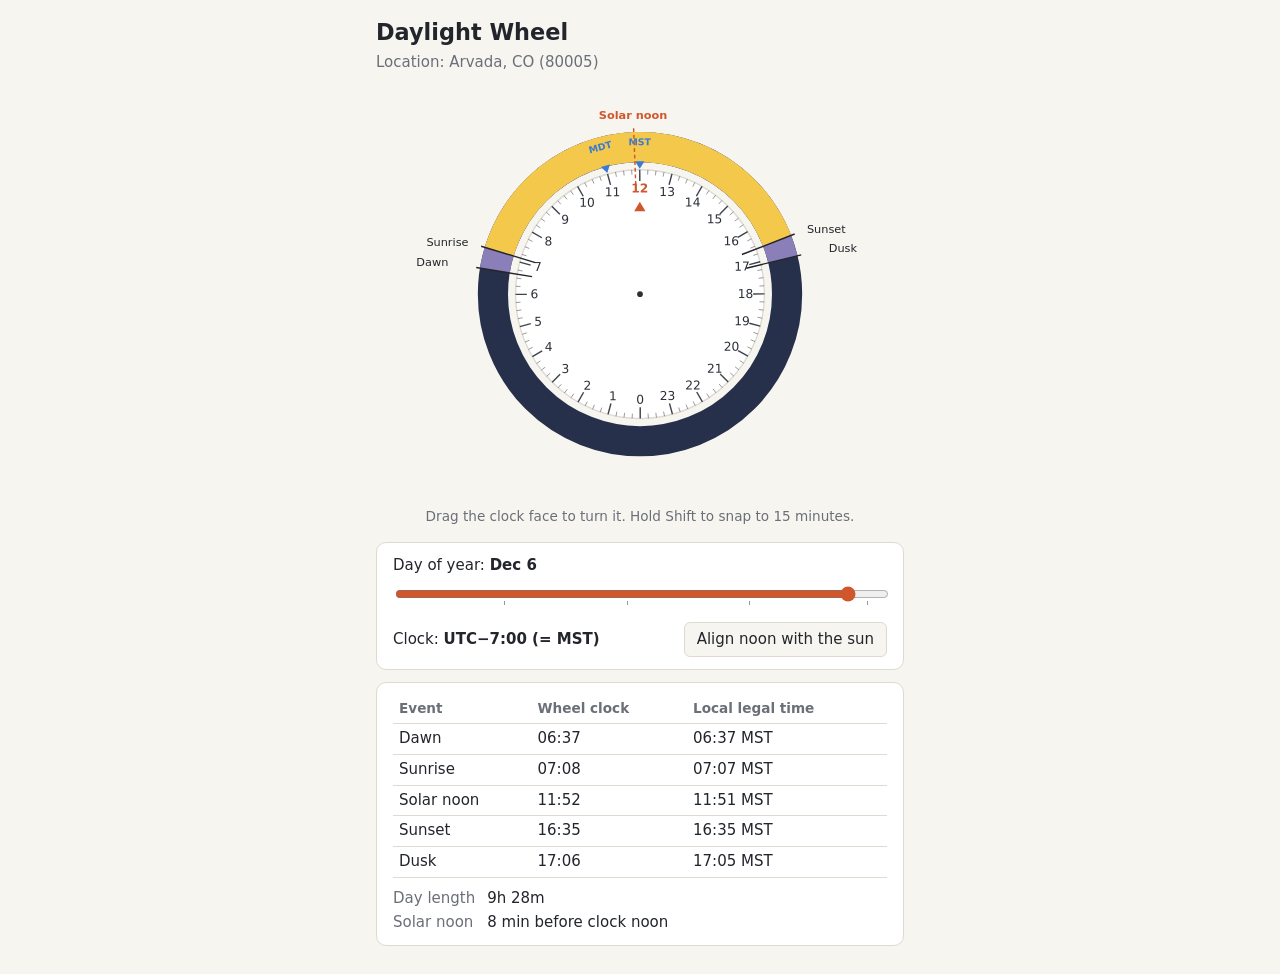
==== index.html @ d38ddc37 "Add daylight wheel: sun/clock wheel, day slider, solar calc Static single-page tool for ZIP 80005. T" ====
<!doctype html>
<html lang="en">
<head>
  <meta charset="utf-8">
  <meta name="viewport" content="width=device-width, initial-scale=1">
  <title>Daylight Wheel</title>
  <link rel="stylesheet" href="style.css">
  <script type="module" src="js/app.js"></script>
</head>
<body>
  <main>
    <header>
      <h1>Daylight Wheel</h1>
      <p class="location">Location: <span id="location"></span></p>
    </header>

    <section class="wheel-wrap">
      <svg id="wheel" aria-label="Sun and clock wheel"></svg>
      <p class="hint">Drag the clock face to turn it. Hold Shift to snap to 15 minutes.</p>
    </section>

    <section class="controls">
      <label for="day">Day of year: <strong id="day-label"></strong></label>
      <input id="day" type="range" min="1" max="365" step="1" list="day-marks">
      <datalist id="day-marks"></datalist>

      <div class="offset-row">
        <span>Clock: <strong id="offset"></strong></span>
        <button id="reset" type="button">Align noon with the sun</button>
      </div>
    </section>

    <section class="readout">
      <table>
        <thead>
          <tr><th>Event</th><th>Wheel clock</th><th>Local legal time</th></tr>
        </thead>
        <tbody id="readout-body"></tbody>
      </table>
      <dl>
        <dt>Day length</dt><dd id="day-length"></dd>
        <dt>Solar noon</dt><dd id="noon-drift"></dd>
      </dl>
    </section>
  </main>
</body>
</html>
---- style.css ----
:root {
  --bg: #f7f5f0;
  --fg: #22252b;
  --muted: #6b6f78;
  --panel: #ffffff;
  --border: #dedad2;
  --night: #27304a;
  --twilight: #8a7fb8;
  --day: #f4c84a;
  --clock-face: #ffffff;
  --clock-ink: #2b2f38;
  --accent: #d0562c;
  --ref: #3a7bd5;
  --marker: #22252b;
  color-scheme: light dark;
}

@media (prefers-color-scheme: dark) {
  :root:not([data-theme="light"]) {
    --bg: #15171c;
    --fg: #e6e6e6;
    --muted: #9aa0aa;
    --panel: #1e2128;
    --border: #2f333c;
    --night: #0b0e1a;
    --twilight: #5b4f8f;
    --day: #e0b43a;
    --clock-face: #262a33;
    --clock-ink: #e6e6e6;
    --accent: #f07a4f;
    --ref: #6fa3f0;
    --marker: #f0f0f0;
  }
}

:root[data-theme="dark"] {
  --bg: #15171c;
  --fg: #e6e6e6;
  --muted: #9aa0aa;
  --panel: #1e2128;
  --border: #2f333c;
  --night: #0b0e1a;
  --twilight: #5b4f8f;
  --day: #e0b43a;
  --clock-face: #262a33;
  --clock-ink: #e6e6e6;
  --accent: #f07a4f;
  --ref: #6fa3f0;
  --marker: #f0f0f0;
}

* { box-sizing: border-box; }

body {
  margin: 0;
  background: var(--bg);
  color: var(--fg);
  font: 15px/1.45 system-ui, -apple-system, "Segoe UI", sans-serif;
}

main {
  max-width: 560px;
  margin: 0 auto;
  padding: 16px;
}

h1 { font-size: 1.4rem; margin: 0 0 4px; }
.location, .hint { color: var(--muted); margin: 0; }
.hint { text-align: center; font-size: 0.85rem; }

.wheel-wrap { margin: 8px 0 16px; }

#wheel {
  display: block;
  width: 100%;
  height: auto;
  aspect-ratio: 560 / 450;
  touch-action: none;
  user-select: none;
}

#wheel .night { stroke: var(--night); }
#wheel .twilight { fill: var(--twilight); }
#wheel .day { fill: var(--day); }

#wheel .clock { cursor: grab; outline: none; }
#wheel .clock.dragging { cursor: grabbing; }
#wheel .clock:focus-visible .clock-face { stroke: var(--ref); stroke-width: 3; }
#wheel .clock-face { fill: var(--clock-face); stroke: var(--border); stroke-width: 1.5; }
#wheel .tick { stroke: var(--clock-ink); stroke-width: 1; opacity: 0.5; }
#wheel .tick.hour { stroke-width: 1.5; opacity: 0.9; }
#wheel .numeral { fill: var(--clock-ink); font-size: 13px; }
#wheel .numeral.noon { fill: var(--accent); font-weight: 700; }
#wheel .noon-pointer { fill: var(--accent); }
#wheel .hub { fill: var(--clock-ink); }

#wheel .markers { pointer-events: none; }
#wheel .marker line { stroke: var(--marker); stroke-width: 1.5; }
#wheel .marker.solarNoon line { stroke: var(--accent); stroke-dasharray: 4 3; }
#wheel .marker text { fill: var(--fg); font-size: 12px; }
#wheel .marker.solarNoon text { fill: var(--accent); font-weight: 600; }

#wheel .refs { pointer-events: none; }
#wheel .ref path { fill: var(--ref); }
#wheel .ref text { fill: var(--ref); font-size: 10px; font-weight: 600; }

.controls, .readout {
  background: var(--panel);
  border: 1px solid var(--border);
  border-radius: 10px;
  padding: 12px 16px;
  margin-bottom: 12px;
}

.controls label { display: block; margin-bottom: 4px; }
.controls input[type="range"] { width: 100%; accent-color: var(--accent); }

.offset-row {
  display: flex;
  flex-wrap: wrap;
  gap: 8px;
  align-items: center;
  justify-content: space-between;
  margin-top: 10px;
}

button {
  font: inherit;
  padding: 6px 12px;
  border-radius: 6px;
  border: 1px solid var(--border);
  background: var(--bg);
  color: var(--fg);
  cursor: pointer;
}

table { width: 100%; border-collapse: collapse; font-variant-numeric: tabular-nums; }
th, td { text-align: left; padding: 4px 6px; border-bottom: 1px solid var(--border); }
th { font-weight: 600; color: var(--muted); font-size: 0.85rem; }

dl {
  display: grid;
  grid-template-columns: auto 1fr;
  gap: 2px 12px;
  margin: 10px 0 0;
}
dt { color: var(--muted); }
dd { margin: 0; font-variant-numeric: tabular-nums; }
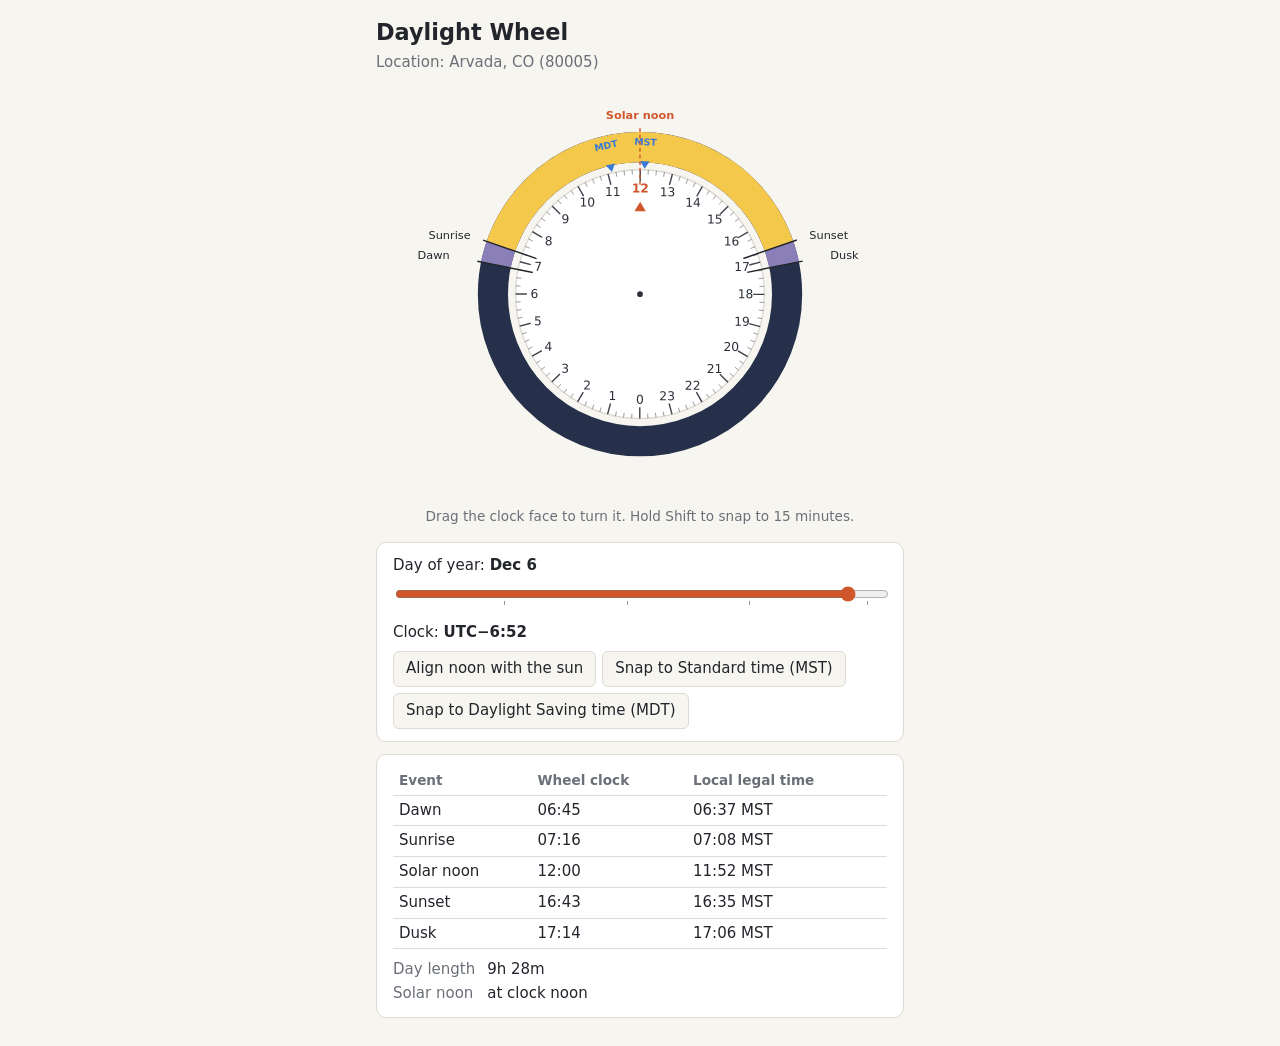
==== commit b83c8a56: "Add snap-to-standard/daylight-time buttons Buttons are generated from the location's reference offse" ====
--- a/index.html
+++ b/index.html
@@ -26,7 +26,9 @@
 
       <div class="offset-row">
         <span>Clock: <strong id="offset"></strong></span>
-        <button id="reset" type="button">Align noon with the sun</button>
+        <div class="offset-buttons">
+          <button id="reset" type="button">Align noon with the sun</button>
+        </div>
       </div>
     </section>
 
--- a/style.css
+++ b/style.css
@@ -124,6 +124,12 @@
   margin-top: 10px;
 }
 
+.offset-buttons {
+  display: flex;
+  flex-wrap: wrap;
+  gap: 6px;
+}
+
 button {
   font: inherit;
   padding: 6px 12px;
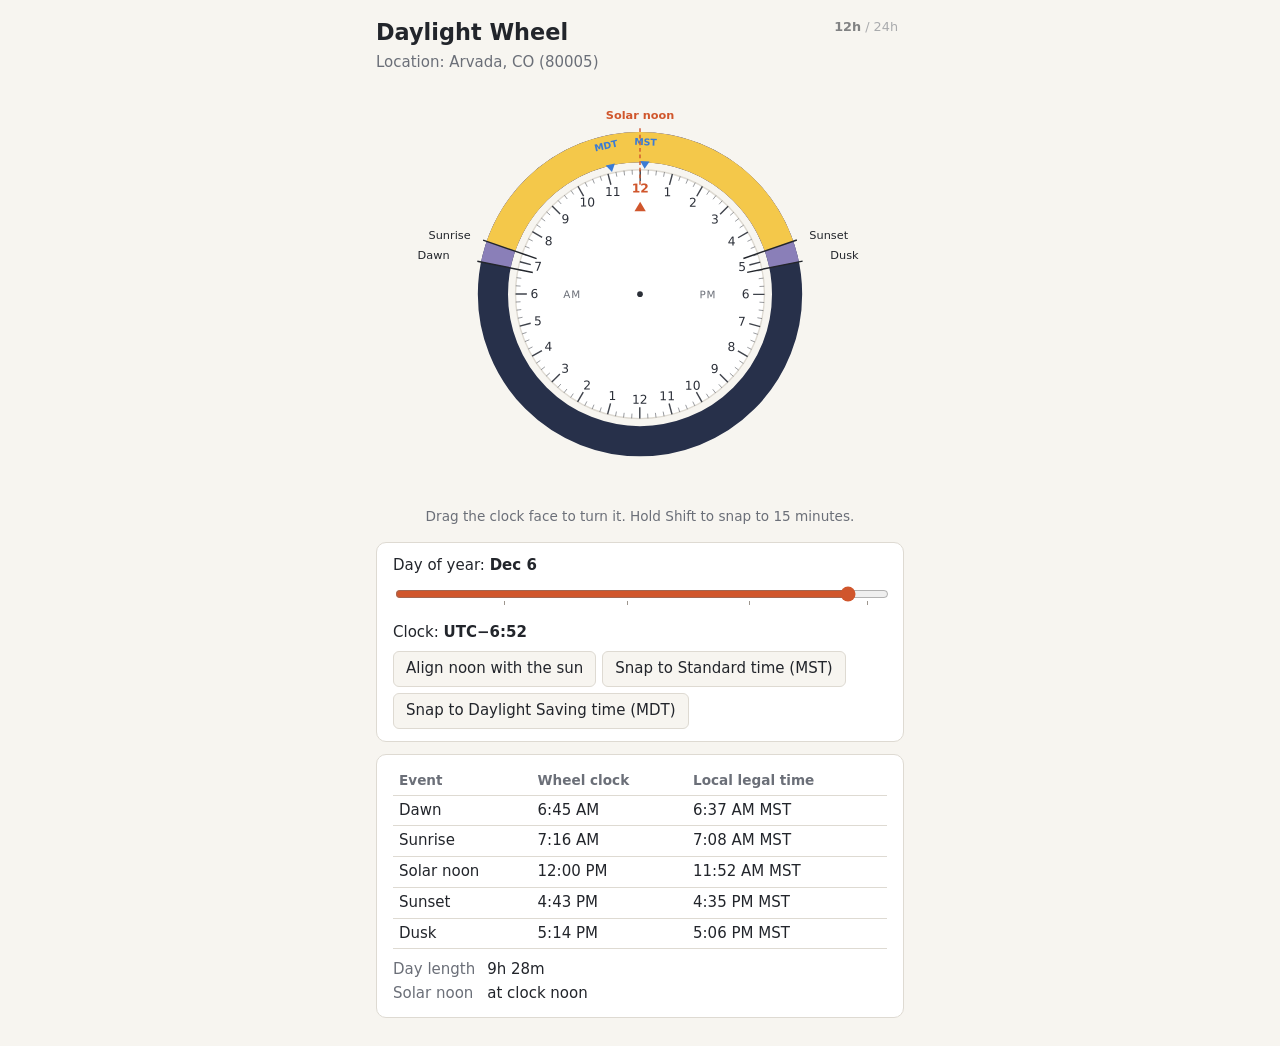
==== commit 6acf526a: "Add 12h/24h time format toggle, defaulting to AM/PM A faded corner toggle switches the wheel numeral" ====
--- a/index.html
+++ b/index.html
@@ -12,6 +12,10 @@
     <header>
       <h1>Daylight Wheel</h1>
       <p class="location">Location: <span id="location"></span></p>
+      <button id="hour-format" class="corner-toggle" type="button"
+        aria-label="Switch between 12-hour and 24-hour time">
+        <span class="h12">12h</span> / <span class="h24">24h</span>
+      </button>
     </header>
 
     <section class="wheel-wrap">
--- a/style.css
+++ b/style.css
@@ -64,7 +64,24 @@
   padding: 16px;
 }
 
+header { position: relative; }
 h1 { font-size: 1.4rem; margin: 0 0 4px; }
+
+.corner-toggle {
+  position: absolute;
+  top: 0;
+  right: 0;
+  padding: 2px 6px;
+  border: none;
+  background: none;
+  color: var(--muted);
+  font-size: 0.8rem;
+  opacity: 0.55;
+  transition: opacity 0.15s;
+}
+.corner-toggle:hover, .corner-toggle:focus-visible { opacity: 1; }
+.corner-toggle[data-mode="12"] .h12,
+.corner-toggle[data-mode="24"] .h24 { color: var(--fg); font-weight: 600; }
 .location, .hint { color: var(--muted); margin: 0; }
 .hint { text-align: center; font-size: 0.85rem; }
 
@@ -92,6 +109,7 @@
 #wheel .numeral { fill: var(--clock-ink); font-size: 13px; }
 #wheel .numeral.noon { fill: var(--accent); font-weight: 700; }
 #wheel .noon-pointer { fill: var(--accent); }
+#wheel .half-label { fill: var(--muted); font-size: 11px; letter-spacing: 0.08em; }
 #wheel .hub { fill: var(--clock-ink); }
 
 #wheel .markers { pointer-events: none; }
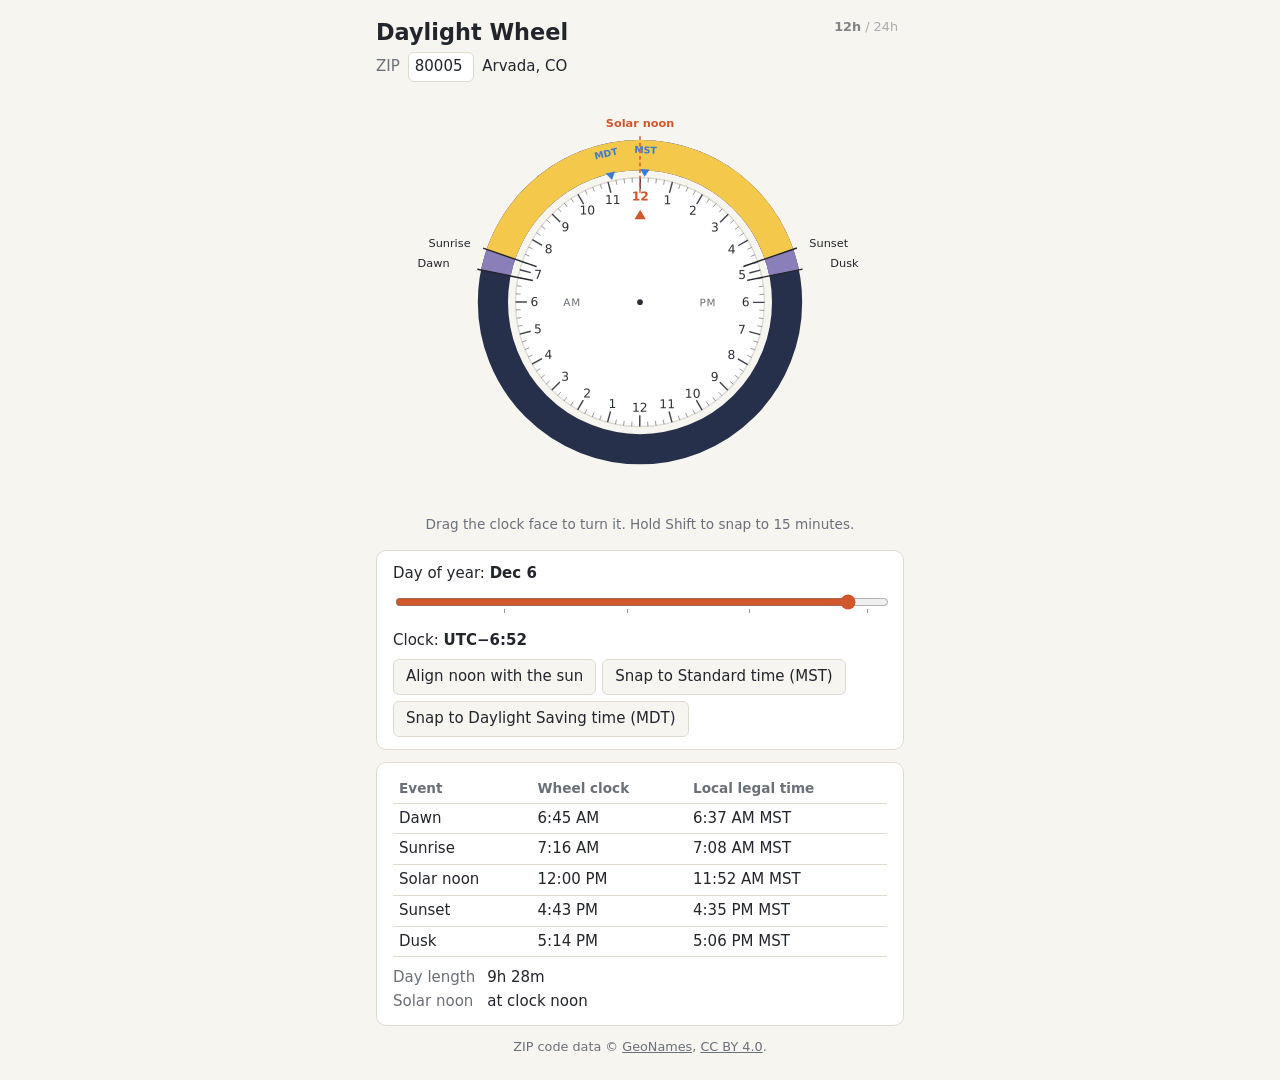
==== commit ce69fb17: "Add ZIP code location input with bundled GeoNames data - data/zips.txt: ~41k US ZIPs (delta-encoded," ====
--- a/index.html
+++ b/index.html
@@ -11,7 +11,13 @@
   <main>
     <header>
       <h1>Daylight Wheel</h1>
-      <p class="location">Location: <span id="location"></span></p>
+      <div class="location">
+        <label for="zip">ZIP</label>
+        <input id="zip" type="text" inputmode="numeric" maxlength="5"
+          autocomplete="postal-code" spellcheck="false">
+        <span id="place"></span>
+        <span id="zip-status" class="zip-status" role="status"></span>
+      </div>
       <button id="hour-format" class="corner-toggle" type="button"
         aria-label="Switch between 12-hour and 24-hour time">
         <span class="h12">12h</span> / <span class="h24">24h</span>
@@ -48,6 +54,11 @@
         <dt>Solar noon</dt><dd id="noon-drift"></dd>
       </dl>
     </section>
+
+    <footer>
+      ZIP code data © <a href="https://www.geonames.org/">GeoNames</a>,
+      <a href="https://creativecommons.org/licenses/by/4.0/">CC BY 4.0</a>.
+    </footer>
   </main>
 </body>
 </html>
--- a/style.css
+++ b/style.css
@@ -83,6 +83,35 @@
 .corner-toggle[data-mode="12"] .h12,
 .corner-toggle[data-mode="24"] .h24 { color: var(--fg); font-weight: 600; }
 .location, .hint { color: var(--muted); margin: 0; }
+
+.location {
+  display: flex;
+  flex-wrap: wrap;
+  align-items: center;
+  gap: 4px 8px;
+}
+.location input {
+  width: 5.5ch;
+  box-sizing: content-box;
+  font: inherit;
+  font-variant-numeric: tabular-nums;
+  padding: 3px 6px;
+  border: 1px solid var(--border);
+  border-radius: 6px;
+  background: var(--panel);
+  color: var(--fg);
+}
+.location input:focus-visible { outline: 2px solid var(--ref); outline-offset: 1px; }
+#place { color: var(--fg); }
+.zip-status { color: var(--accent); font-size: 0.85rem; }
+
+footer {
+  color: var(--muted);
+  font-size: 0.8rem;
+  text-align: center;
+  margin: 4px 0 8px;
+}
+footer a { color: inherit; }
 .hint { text-align: center; font-size: 0.85rem; }
 
 .wheel-wrap { margin: 8px 0 16px; }
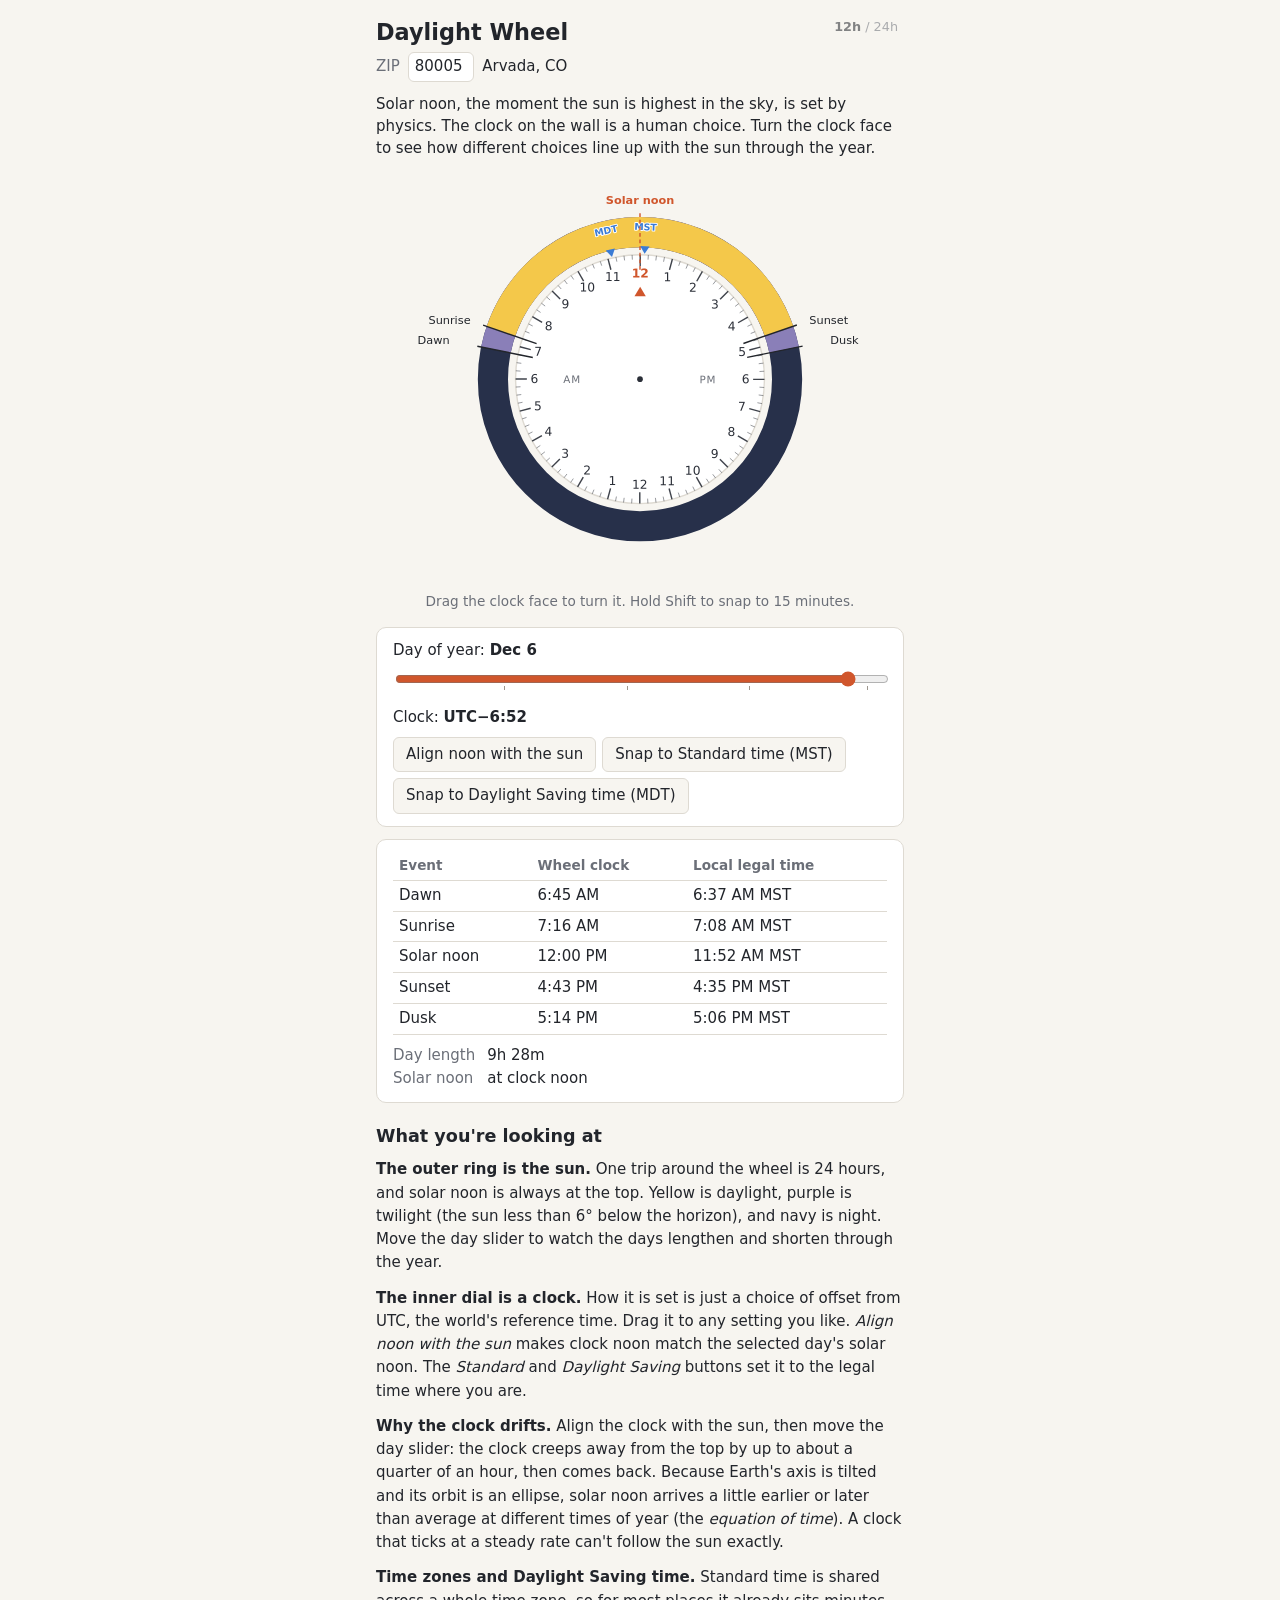
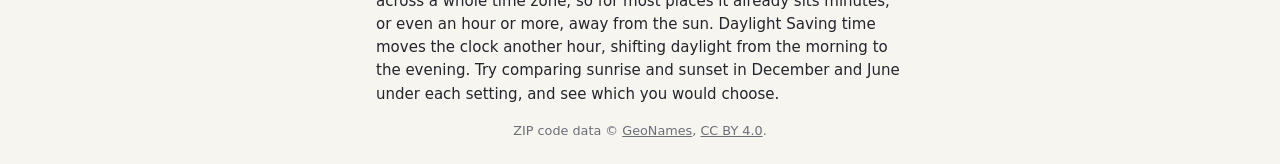
==== commit 1badb1a7: "Add explanatory text about solar time vs clock time A short intro under the header, and a "What you'" ====
--- a/index.html
+++ b/index.html
@@ -13,8 +13,11 @@
       <h1>Daylight Wheel</h1>
       <div class="location">
         <label for="zip">ZIP</label>
+        <!-- Not an address form field: opt out of browser and password-manager autofill
+             (1Password, LastPass, Bitwarden, Dashlane). -->
         <input id="zip" type="text" inputmode="numeric" maxlength="5"
-          autocomplete="postal-code" spellcheck="false">
+          autocomplete="off" spellcheck="false"
+          data-1p-ignore data-lpignore="true" data-bwignore data-form-type="other">
         <span id="place"></span>
         <span id="zip-status" class="zip-status" role="status"></span>
       </div>
@@ -23,6 +26,12 @@
         <span class="h12">12h</span> / <span class="h24">24h</span>
       </button>
     </header>
+
+    <p class="intro">
+      Solar noon, the moment the sun is highest in the sky, is set by physics. The clock
+      on the wall is a human choice. Turn the clock face to see how different choices
+      line up with the sun through the year.
+    </p>
 
     <section class="wheel-wrap">
       <svg id="wheel" aria-label="Sun and clock wheel"></svg>
@@ -55,6 +64,38 @@
       </dl>
     </section>
 
+    <section class="about">
+      <h2>What you're looking at</h2>
+      <p>
+        <strong>The outer ring is the sun.</strong> One trip around the wheel is 24 hours,
+        and solar noon is always at the top. Yellow is daylight, purple is twilight (the
+        sun less than 6° below the horizon), and navy is night. Move the day slider to
+        watch the days lengthen and shorten through the year.
+      </p>
+      <p>
+        <strong>The inner dial is a clock.</strong> How it is set is just a choice of offset
+        from UTC, the world's reference time. Drag it to any setting you like.
+        <em>Align noon with the sun</em> makes clock noon match the selected day's solar
+        noon. The <em>Standard</em> and <em>Daylight Saving</em> buttons set it to the
+        legal time where you are.
+      </p>
+      <p>
+        <strong>Why the clock drifts.</strong> Align the clock with the sun, then move the
+        day slider: the clock creeps away from the top by up to about a quarter of an hour,
+        then comes back. Because Earth's axis is tilted and its orbit is an ellipse, solar
+        noon arrives a little earlier or later than average at different times of year
+        (the <em>equation of time</em>). A clock that ticks at a steady rate can't follow
+        the sun exactly.
+      </p>
+      <p>
+        <strong>Time zones and Daylight Saving time.</strong> Standard time is shared
+        across a whole time zone, so for most places it already sits minutes, or even an
+        hour or more, away from the sun. Daylight Saving time moves the clock another hour,
+        shifting daylight from the morning to the evening. Try comparing sunrise and sunset
+        in December and June under each setting, and see which you would choose.
+      </p>
+    </section>
+
     <footer>
       ZIP code data © <a href="https://www.geonames.org/">GeoNames</a>,
       <a href="https://creativecommons.org/licenses/by/4.0/">CC BY 4.0</a>.
--- a/style.css
+++ b/style.css
@@ -16,14 +16,14 @@
 }
 
 @media (prefers-color-scheme: dark) {
-  :root:not([data-theme="light"]) {
+  :root {
     --bg: #15171c;
     --fg: #e6e6e6;
     --muted: #9aa0aa;
     --panel: #1e2128;
     --border: #2f333c;
-    --night: #0b0e1a;
-    --twilight: #5b4f8f;
+    --night: #2c3866;
+    --twilight: #7465b0;
     --day: #e0b43a;
     --clock-face: #262a33;
     --clock-ink: #e6e6e6;
@@ -33,22 +33,6 @@
   }
 }
 
-:root[data-theme="dark"] {
-  --bg: #15171c;
-  --fg: #e6e6e6;
-  --muted: #9aa0aa;
-  --panel: #1e2128;
-  --border: #2f333c;
-  --night: #0b0e1a;
-  --twilight: #5b4f8f;
-  --day: #e0b43a;
-  --clock-face: #262a33;
-  --clock-ink: #e6e6e6;
-  --accent: #f07a4f;
-  --ref: #6fa3f0;
-  --marker: #f0f0f0;
-}
-
 * { box-sizing: border-box; }
 
 body {
@@ -82,9 +66,15 @@
 .corner-toggle:hover, .corner-toggle:focus-visible { opacity: 1; }
 .corner-toggle[data-mode="12"] .h12,
 .corner-toggle[data-mode="24"] .h24 { color: var(--fg); font-weight: 600; }
-.location, .hint { color: var(--muted); margin: 0; }
+.hint {
+  color: var(--muted);
+  margin: 0;
+  text-align: center;
+  font-size: 0.85rem;
+}
 
 .location {
+  color: var(--muted);
   display: flex;
   flex-wrap: wrap;
   align-items: center;
@@ -105,6 +95,15 @@
 #place { color: var(--fg); }
 .zip-status { color: var(--accent); font-size: 0.85rem; }
 
+.intro { margin: 12px 0 0; }
+
+.about {
+  margin: 4px 0 16px;
+  line-height: 1.55;
+}
+.about h2 { font-size: 1.1rem; margin: 20px 0 8px; }
+.about p { margin: 0 0 12px; }
+
 footer {
   color: var(--muted);
   font-size: 0.8rem;
@@ -112,7 +111,6 @@
   margin: 4px 0 8px;
 }
 footer a { color: inherit; }
-.hint { text-align: center; font-size: 0.85rem; }
 
 .wheel-wrap { margin: 8px 0 16px; }
 
@@ -149,7 +147,16 @@
 
 #wheel .refs { pointer-events: none; }
 #wheel .ref path { fill: var(--ref); }
-#wheel .ref text { fill: var(--ref); font-size: 10px; font-weight: 600; }
+#wheel .ref text {
+  fill: var(--ref);
+  font-size: 10px;
+  font-weight: 600;
+  /* Halo keeps the label readable over day, twilight or night. */
+  stroke: var(--clock-face);
+  stroke-width: 2px;
+  stroke-linejoin: round;
+  paint-order: stroke;
+}
 
 .controls, .readout {
   background: var(--panel);
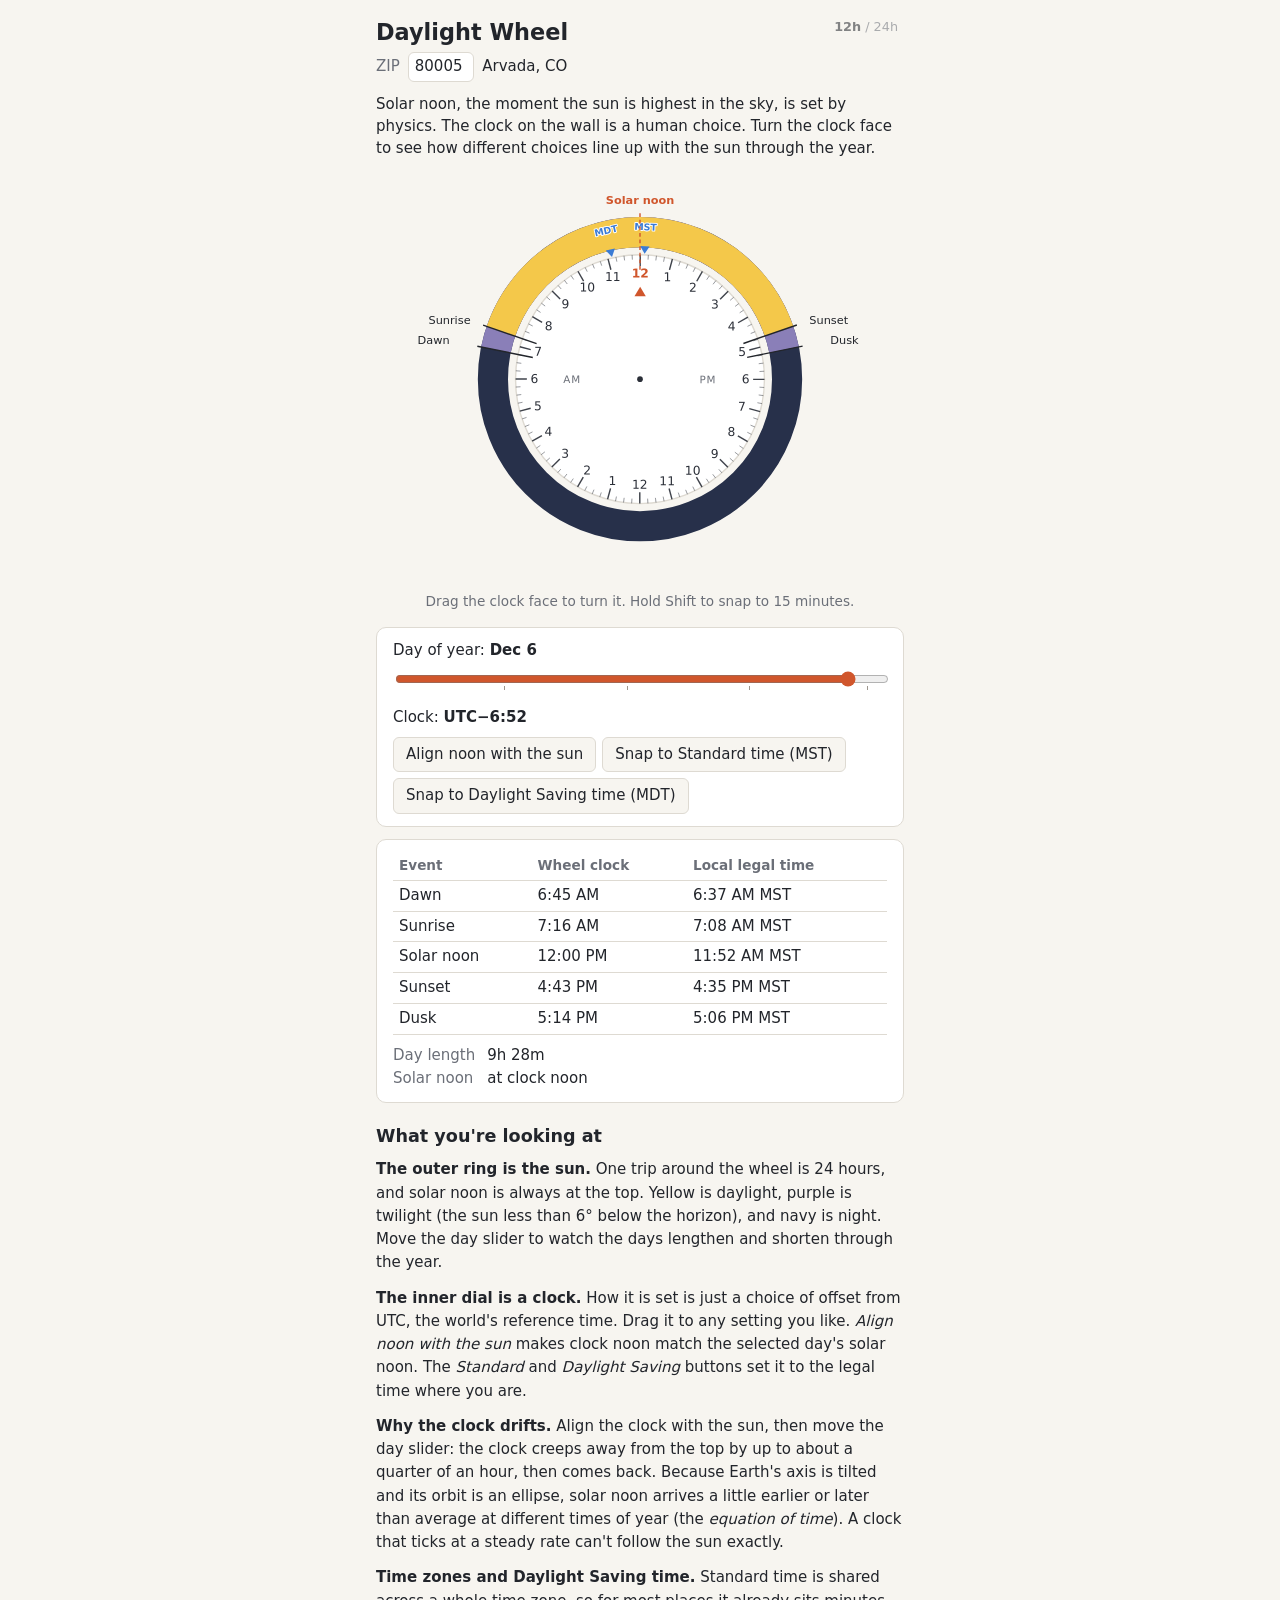
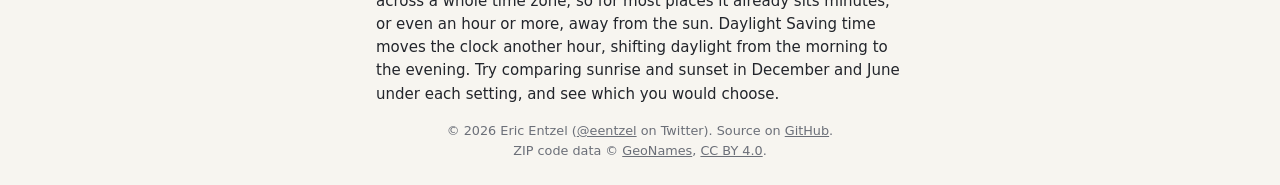
==== commit d68af767: "Add copyright and source link to the footer Co-Authored-By: Claude Opus 5.5 <noreply@anthropic.com>" ====
--- a/index.html
+++ b/index.html
@@ -97,8 +97,14 @@
     </section>
 
     <footer>
-      ZIP code data © <a href="https://www.geonames.org/">GeoNames</a>,
-      <a href="https://creativecommons.org/licenses/by/4.0/">CC BY 4.0</a>.
+      <p>
+        © 2026 Eric Entzel (<a href="https://twitter.com/eentzel">@eentzel</a> on Twitter).
+        Source on <a href="https://github.com/eentzel/daylightwheel">GitHub</a>.
+      </p>
+      <p>
+        ZIP code data © <a href="https://www.geonames.org/">GeoNames</a>,
+        <a href="https://creativecommons.org/licenses/by/4.0/">CC BY 4.0</a>.
+      </p>
     </footer>
   </main>
 </body>
--- a/style.css
+++ b/style.css
@@ -110,6 +110,7 @@
   text-align: center;
   margin: 4px 0 8px;
 }
+footer p { margin: 2px 0; }
 footer a { color: inherit; }
 
 .wheel-wrap { margin: 8px 0 16px; }
